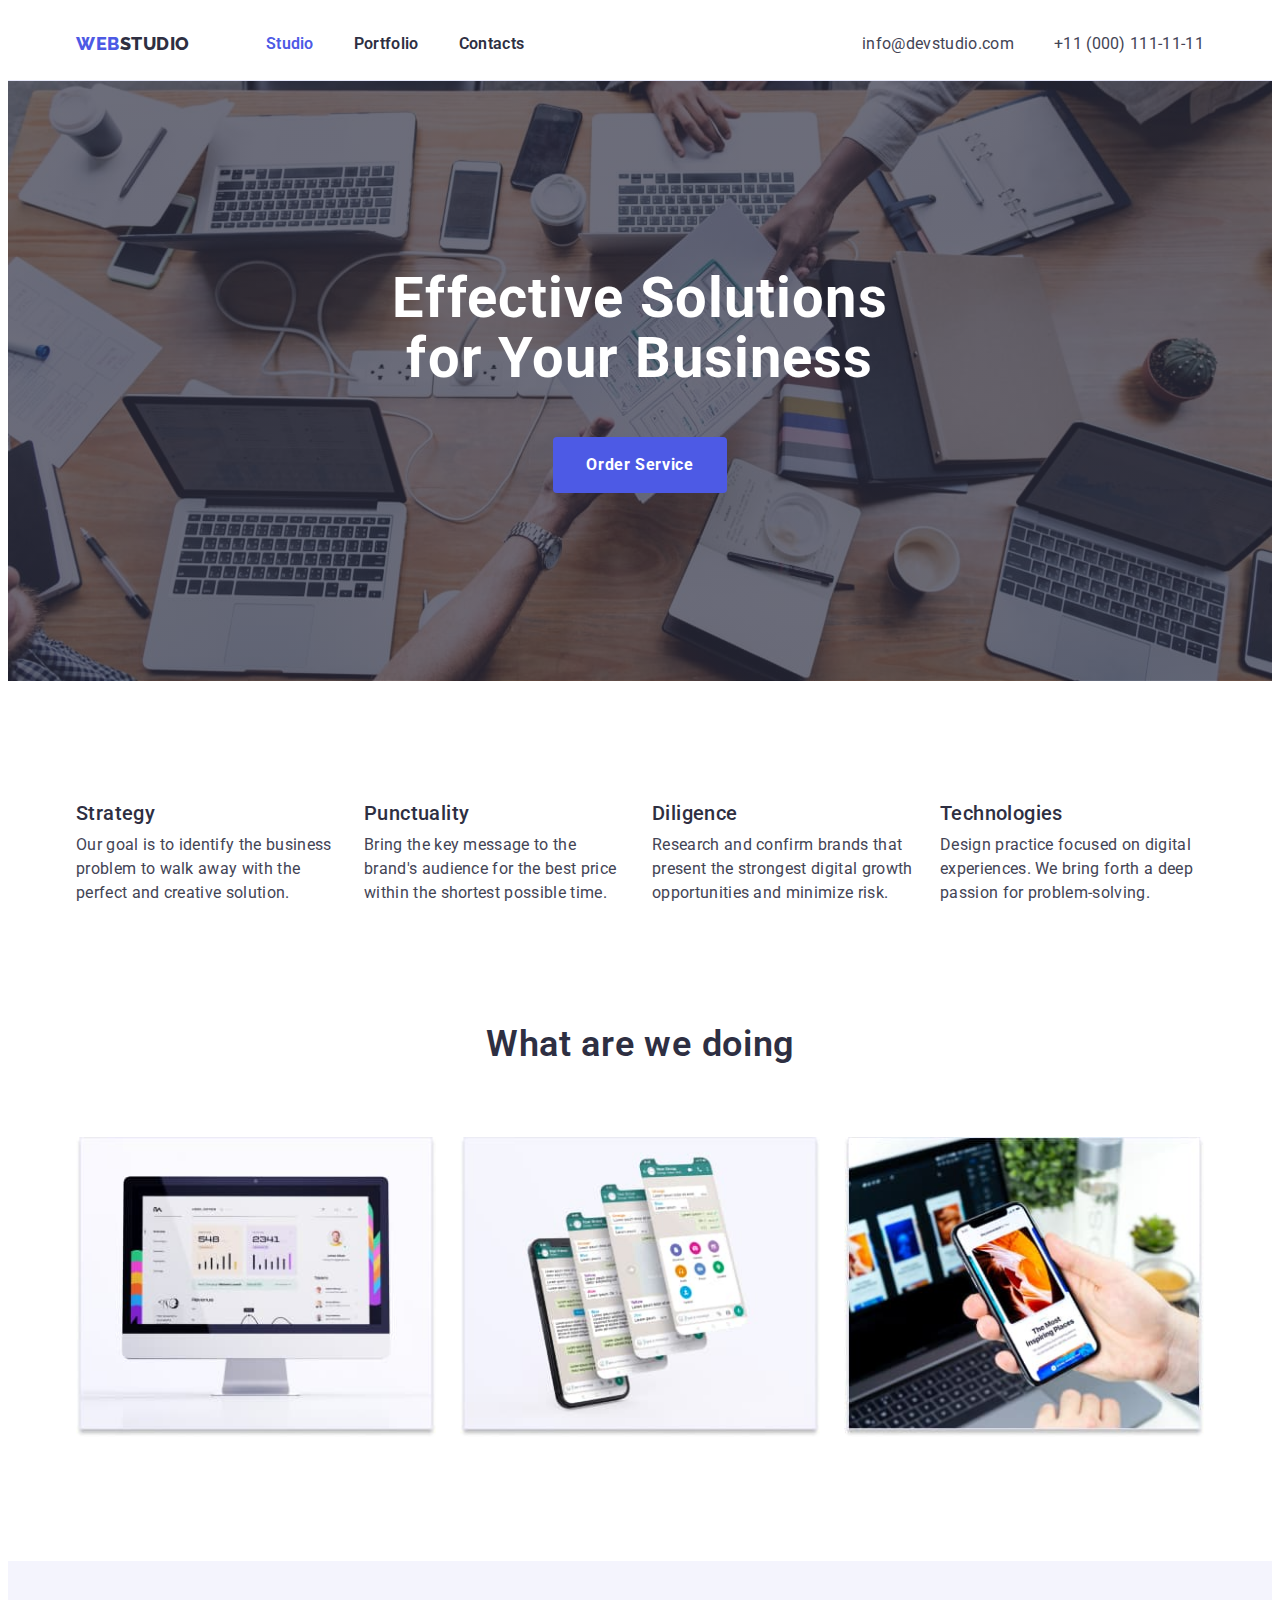
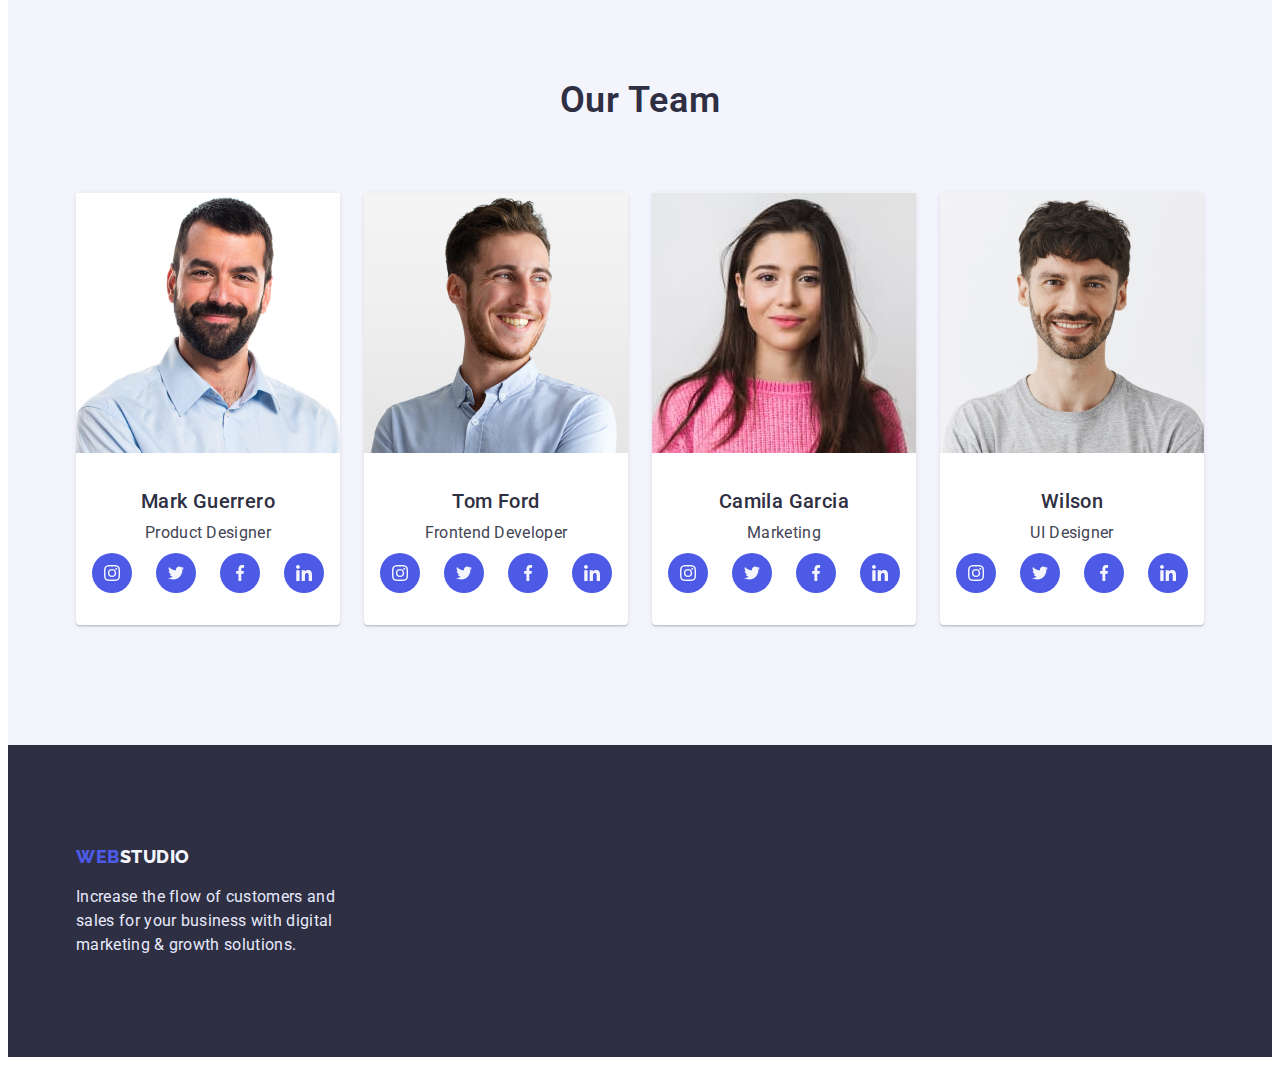
==== index.html @ faf4c5f3 "add icons" ====
<!DOCTYPE html>
<html lang="en">

<head>
  <meta charset="UTF-8">
  <meta http-equiv="X-UA-Compatible" content="IE=edge">
  <meta name="viewport" content="width=device-width, initial-scale=1.0">
  <title>WebStudio</title>
  <link rel="stylesheet" href="https://cdnjs.cloudflare.com/ajax/libs/modern-normalize/1.1.0/modern-normalize.min.css"
    integrity="sha512-wpPYUAdjBVSE4KJnH1VR1HeZfpl1ub8YT/NKx4PuQ5NmX2tKuGu6U/JRp5y+Y8XG2tV+wKQpNHVUX03MfMFn9Q=="
    crossorigin="anonymous" referrerpolicy="no-referrer">
  <link rel="preconnect" href="https://fonts.googleapis.com">
  <link rel="preconnect" href="https://fonts.gstatic.com" crossorigin>
  <link href="https://fonts.googleapis.com/css2?family=Raleway:wght@800&family=Roboto:wght@400;500;700;900&display=swap"
    rel="stylesheet">
  <link rel="stylesheet" href="./css/styles.css">
</head>

<body class="site-body">
  <header class="header">
    <div class="container header-nav">
      <nav class="navigation">
        <a class="header-link header-logo link" href="./index.html"><span class="first-leters">Web</span>Studio</a>
        <ul class="header-list list">
          <li class="item"><a class="header-link link current" href="./index.html">Studio</a></li>
          <li class="item"><a class="header-link link" href="./portfolio.html">Portfolio</a></li>
          <li class="item"><a class="header-link link" href="">Contacts</a></li>
        </ul>
      </nav>
      <ul class="contact list">
        <li><a class="header-tel link" href="mailto:info@devstudio.com">info@devstudio.com</a></li>
        <li><a class="header-email link" href="tel:+110001111111">+11 (000) 111-11-11</a></li>
      </ul>
    </div>
  </header>

  <main>
    <section class="hero">
      <div class="container">
        <h1 class="hero-title">Effective Solutions for Your Business</h1>
        <button type="button" class="hero-btn">Order Service</button>
      </div>
    </section>

    <section class="feature">
      <div class="container">
        <h2 class="visually-hidden">Feature</h2>
        <ul class="feature-list list">
          <li class="feature-item">
            <h3 class="feature-tile">Strategy</h3>
            <p class="feature-text">Our goal is to identify the business problem to walk away with the perfect and
              creative solution.</p>
          </li>
          <li class="feature-item">
            <h3 class="feature-tile">Punctuality</h3>
            <p class="feature-text">Bring the key message to the brand's audience for the best price within the shortest
              possible time.</p>
          </li>
          <li class="feature-item">
            <h3 class="feature-tile">Diligence</h3>
            <p class="feature-text">Research and confirm brands that present the strongest digital growth opportunities
              and minimize risk.</p>
          </li>
          <li class="feature-item">
            <h3 class="feature-tile">Technologies</h3>
            <p class="feature-text">Design practice focused on digital experiences. We bring forth a deep passion for
              problem-solving.</p>
          </li>
        </ul>
      </div>
    </section>

    <section class="work">
      <div class="container">
        <h2 class="work-title">What are we doing</h2>
        <ul class="work-list list">
          <li class="item"><img src="images/img.jpg" alt="Computer" width="360" height="300"></li>
          <li class="item"><img src="images/img2.jpg" alt="Phones" width="360" height="300"></li>
          <li class="item"><img src="images/img3.jpg" alt="Phone in hand" width="360" height="300"></li>
        </ul>
      </div>
    </section>

    <section class="team">
      <div class="container">
        <h2 class="team-title">Our Team</h2>
        <ul class="team-list list">
          <li class="team-item"><img src="./images/team-card1.jpg" class="team-image" alt="team-card1" width="264"
              height="260">
            <h3 class="team-name">Mark Guerrero</h3>
            <p class="team-text">Product Designer</p>
            <ul class="team-soc list">
              <li class="soc-item"><a href="" class="soc-link link">
                  <svg class="soc-icon" width="16" height="16">
                    <use href="./images/icons.svg#icon-instagram"></use>
                  </svg>
                </a></li>
              <li class="soc-item"><a href="" class="soc-link link">
                  <svg class="soc-icon" width="16" height="16">
                    <use href="./images/icons.svg#icon-twitter"></use>
                  </svg>
                </a></li>
              <li class="soc-item"><a href="" class="soc-link link">
                  <svg class="soc-icon" width="16" height="16">
                    <use href="./images/icons.svg#icon-facebook"></use>
                  </svg>
                </a></li>
              <li class="soc-item"><a href="" class="soc-link link">
                  <svg class="soc-icon" width="16" height="16">
                    <use href="./images/icons.svg#icon-linkedin"></use>
                  </svg>
                </a></li>
            </ul>
          </li>
          <li class="team-item"><img src="./images/team-card2.jpg" class="team-image" alt="team-card2" width="264"
              height="260">
            <h3 class="team-name">Tom Ford</h3>
            <p class="team-text">Frontend Developer</p>
            <ul class="team-soc list">
              <li class="soc-item"><a href="" class="soc-link link">
                  <svg class="soc-icon" width="16" height="16">
                    <use href="./images/icons.svg#icon-instagram"></use>
                  </svg>
                </a></li>
              <li class="soc-item"><a href="" class="soc-link link">
                  <svg class="soc-icon" width="16" height="16">
                    <use href="./images/icons.svg#icon-twitter"></use>
                  </svg>
                </a></li>
              <li class="soc-item"><a href="" class="soc-link link">
                  <svg class="soc-icon" width="16" height="16">
                    <use href="./images/icons.svg#icon-facebook"></use>
                  </svg>
                </a></li>
              <li class="soc-item"><a href="" class="soc-link link">
                  <svg class="soc-icon" width="16" height="16">
                    <use href="./images/icons.svg#icon-linkedin"></use>
                  </svg>
                </a></li>
            </ul>
          </li>
          <li class="team-item"><img src="./images/team-card3.jpg" class="team-image" alt="team-card3" width="264"
              height="260">
            <h3 class="team-name">Camila Garcia</h3>
            <p class="team-text">Marketing</p>
            <ul class="team-soc list">
              <li class="soc-item"><a href="" class="soc-link link">
                  <svg class="soc-icon" width="16" height="16">
                    <use href="./images/icons.svg#icon-instagram"></use>
                  </svg>
                </a></li>
              <li class="soc-item"><a href="" class="soc-link link">
                  <svg class="soc-icon" width="16" height="16">
                    <use href="./images/icons.svg#icon-twitter"></use>
                  </svg>
                </a></li>
              <li class="soc-item"><a href="" class="soc-link link">
                  <svg class="soc-icon" width="16" height="16">
                    <use href="./images/icons.svg#icon-facebook"></use>
                  </svg>
                </a></li>
              <li class="soc-item"><a href="" class="soc-link link">
                  <svg class="soc-icon" width="16" height="16">
                    <use href="./images/icons.svg#icon-linkedin"></use>
                  </svg>
                </a></li>
            </ul>
          </li>
          <li class="team-item"><img src="./images/team-card4.jpg" class="team-image" alt="team-card4" width="264"
              height="260">
            <h3 class="team-name">Wilson</h3>
            <p class="team-text">UI Designer</p>
            <ul class="team-soc list">
              <li class="soc-item"><a href="" class="soc-link link">
                  <svg class="soc-icon" width="16" height="16">
                    <use href="./images/icons.svg#icon-instagram"></use>
                  </svg>
                </a></li>
              <li class="soc-item"><a href="" class="soc-link link">
                  <svg class="soc-icon" width="16" height="16">
                    <use href="./images/icons.svg#icon-twitter"></use>
                  </svg>
                </a></li>
              <li class="soc-item"><a href="" class="soc-link link">
                  <svg class="soc-icon" width="16" height="16">
                    <use href="./images/icons.svg#icon-facebook"></use>
                  </svg>
                </a></li>
              <li class="soc-item"><a href="" class="soc-link link">
                  <svg class="soc-icon" width="16" height="16">
                    <use href="./images/icons.svg#icon-linkedin"></use>
                  </svg>
                </a></li>
            </ul>
          </li>
        </ul>
      </div>
    </section>
  </main>

  <footer class="footer">
    <div class="container">
      <a href="./index.html" class="footer-logo link"><span class="first-leters">Web</span>Studio</a>
      <p class="footer-text">
        Increase the flow of customers and sales for your business with digital marketing & growth solutions.
      </p>
    </div>
  </footer>

</body>

</html>
---- css/styles.css ----
*,
*::before,
*::after {
  box-sizing: border-box;
}

:root {
  --first-color: #2e2f42;
  --second-color: #ffffff;
  --brand-color: #4d5ae5;
  --text-color: #434455;
  --lith-color: #f4f4fd;
  --acent-color: #e7e9fc;
  --click-color: #404bbf;
}

h1,
h2,
h3,
h4,
h5,
h6,
p {
  margin: 0;
}
ul {
  margin: 0;
  padding-left: 0;
}

.site-body {
  font-family: "Roboto", sans-serif;
  background-color: var(--second-color);
}

.container {
  width: 1158px;
  height: auto;
  padding: 0 15px;
  margin: 0 auto;
}

.visually-hidden {
  position: absolute;
  width: 1px;
  height: 1px;
  margin: -1px;
  border: 0;
  padding: 0;
  white-space: nowrap;
  clip-path: inset(100%);
  clip: rect(0, 0, 0, 0);
  overflow: hidden;
}

.list {
  margin: 0;
  list-style: none;
}

.link {
  text-decoration: none;
  display: inline-block;
}

.header {
  border-bottom: 1px solid var(--acent-color);
}

.header-nav {
  display: flex;
}

.navigation {
  display: flex;
}

.header > .container {
  display: flex;
  height: auto;
}

.header-list {
  display: flex;
  align-items: center;
  gap: 40px;
  width: auto;
  height: auto;
  margin-left: 0;
}

.header-link {
  font-weight: 600;
  font-size: 16px;
  line-height: 1.5;
  letter-spacing: 0.02em;
  color: var(--first-color);
  display: block;
  padding-top: 24px;
  padding-bottom: 24px;
}

.header-link:hover,
.header-link:focus,
.header-tel:hover,
.header-tel:focus,
.header-email:hover,
.header-email:focus {
  color: var(--brand-color);
}
.current {
  color: var(--brand-color);
}

.header-logo {
  font-family: "Raleway", sans-serif;
  font-weight: 800;
  font-size: 18px;
  line-height: 1.33;
  letter-spacing: 0.03em;
  text-transform: uppercase;
  color: var(--first-color);
  width: auto;
  height: auto;
  margin-right: 76px;
}

.contact {
  display: flex;
  align-items: center;
  margin-left: auto;
  gap: 40px;
}

.first-leters {
  color: var(--brand-color);
}

.header-tel,
.header-email {
  font-weight: 400;
  font-size: 16px;
  line-height: 1.5;
  letter-spacing: 0.02em;
  color: var(--text-color);
  padding-bottom: 24px;
  padding-top: 24px;
}

.hero {
  background: var(--first-color);
  background-image: linear-gradient(
      rgba(46, 47, 66, 0.7),
      rgba(46, 47, 66, 0.7)
    ),
    url(../images/people-office.jpg);
  background-repeat: no-repeat;
  background-position: center;
  background-size: cover;

  text-align: center;
  padding-top: 188px;
  padding-bottom: 188px;
}

.hero-title {
  width: 496px;
  margin-right: auto;
  margin-left: auto;
  margin-bottom: 48px;
  font-weight: 700;
  font-size: 56px;
  line-height: 1.07;
  text-align: center;
  letter-spacing: 0.02em;
  color: var(--second-color);
  height: auto;
}

.hero-btn {
  font-family: inherit;
  font-weight: 700;
  font-size: 16px;
  line-height: 1.19;
  align-items: center;
  letter-spacing: 0.04em;
  color: var(--second-color);
  background: var(--brand-color);
  cursor: pointer;

  padding: 16px 32px;
  min-width: 169px;
  min-height: 56px;
  border-radius: 4px;
  border: 1px solid transparent;
}

.hero-btn:hover,
.hero-btn:focus {
  background-color: var(--click-color);
}

.work {
  padding-bottom: 120px;
}
.team {
  padding: 120px 0;
}

.feature {
  padding: 120px 0;
}

.feature-list {
  display: flex;
  justify-content: space-between;
}

.feature-item {
  width: 264px;
}

.feature-tile {
  font-weight: 500;
  font-size: 20px;
  line-height: 1.2;
  letter-spacing: 0.02em;
  color: var(--first-color);
  margin-bottom: 8px;
}

.feature-text {
  width: 264px;
  font-size: 16px;
  line-height: 1.5;
  letter-spacing: 0.02em;
  color: var(--text-color);
}

.work-list {
  display: flex;
  gap: 24px;
}

.work-title {
  font-weight: 600;
  font-size: 36px;
  line-height: 1.11;
  text-align: center;
  letter-spacing: 0.02em;
  color: var(--first-color);
  margin-bottom: 72px;
}

.team {
  background: var(--lith-color);
}

.team-title {
  font-weight: 600;
  font-size: 36px;
  line-height: 1.11;
  text-align: center;
  letter-spacing: 0.02em;
  color: var(--first-color);
  margin-bottom: 72px;
}

.team-list {
  display: flex;
  justify-content: center;
  align-items: center;
  gap: 24px;
  border-radius: 4px;
}

.team-item {
  background: var(--second-color);
  border-radius: 4px;
  box-shadow: 0px 1px 6px rgba(46, 47, 66, 0.08),
    0px 1px 1px rgba(46, 47, 66, 0.16), 0px 2px 1px rgba(46, 47, 66, 0.08);
}

.team-image {
  margin-bottom: 32px;
}

.team-name {
  font-weight: 500;
  font-size: 20px;
  line-height: 1.2;
  text-align: center;
  letter-spacing: 0.02em;
  color: var(--first-color);
  margin-bottom: 8px;
}

.team-text {
  font-size: 16px;
  line-height: 1.5;
  text-align: center;
  letter-spacing: 0.02em;
  color: var(--text-color);
  margin-bottom: 8px;
  /* padding-bottom: 32px; */
}

.team-soc {
  display: flex;
  justify-content: center;
  gap: 24px;
  margin-bottom: 32px;
}

.soc-item {
  width: 40px;
  height: 40px;
}
.soc-link {
  width: 100%;
  height: 100%;
  background-color: var(--brand-color);
  border-radius: 50%;
  display: flex;
  align-items: center;
  justify-content: center;
}

.portfolio {
  padding-top: 96px;
  padding-bottom: 120px;
}

.filter-list {
  display: flex;
  flex-direction: row;
  justify-content: center;
  gap: 24px;
  margin-bottom: 72px;
}

.btn {
  padding: 12px 24px;
  border-radius: 4px;

  font-family: inherit;
  font-weight: 600;
  font-size: 16px;
  line-height: 1.5;
  color: var(--brand-color);
  background: var(--lith-color);
  border: 1px solid var(--acent-color);
  cursor: pointer;
}

.btn:hover,
.btn:focus {
  color: var(--second-color);
  background: var(--click-color);
}

.portfolio-list {
  display: flex;
  flex-wrap: wrap;
  justify-content: space-between;
}

.portfolio-item {
  width: 360px;
  border: 1px solid var(--acent-color);
  margin-bottom: 48px;
  box-shadow: 0px 1px 6px rgba(46, 47, 66, 0.08);
}

.portfolio-item:nth-child(n + 7) {
  margin-bottom: 0;
}

.portfolio-picture {
  margin-bottom: 32px;
}

.portfolio-title {
  font-weight: 500;
  font-size: 20px;
  line-height: 1.2;
  letter-spacing: 0.02em;
  color: var(--first-color);
  margin-bottom: 8px;
  padding-left: 16px;
}

.portfolio-text {
  font-size: 16px;
  line-height: 1.5;
  letter-spacing: 0.02em;
  color: var(--text-color);
  padding-bottom: 32px;
  padding-left: 16px;
}

.footer {
  background: var(--first-color);
  padding-top: 100px;
  padding-bottom: 100px;
}

.footer-logo {
  font-family: "Raleway", sans-serif;
  font-weight: 800;
  font-size: 18px;
  line-height: 1.33;
  letter-spacing: 0.03em;
  text-transform: uppercase;
  color: var(--lith-color);
  width: auto;
  height: auto;
  margin: 0px 0px 16px 0;
}

.footer-text {
  width: 264px;
  font-size: 16px;
  line-height: 1.5;
  letter-spacing: 0.02em;
  color: var(--acent-color);
}
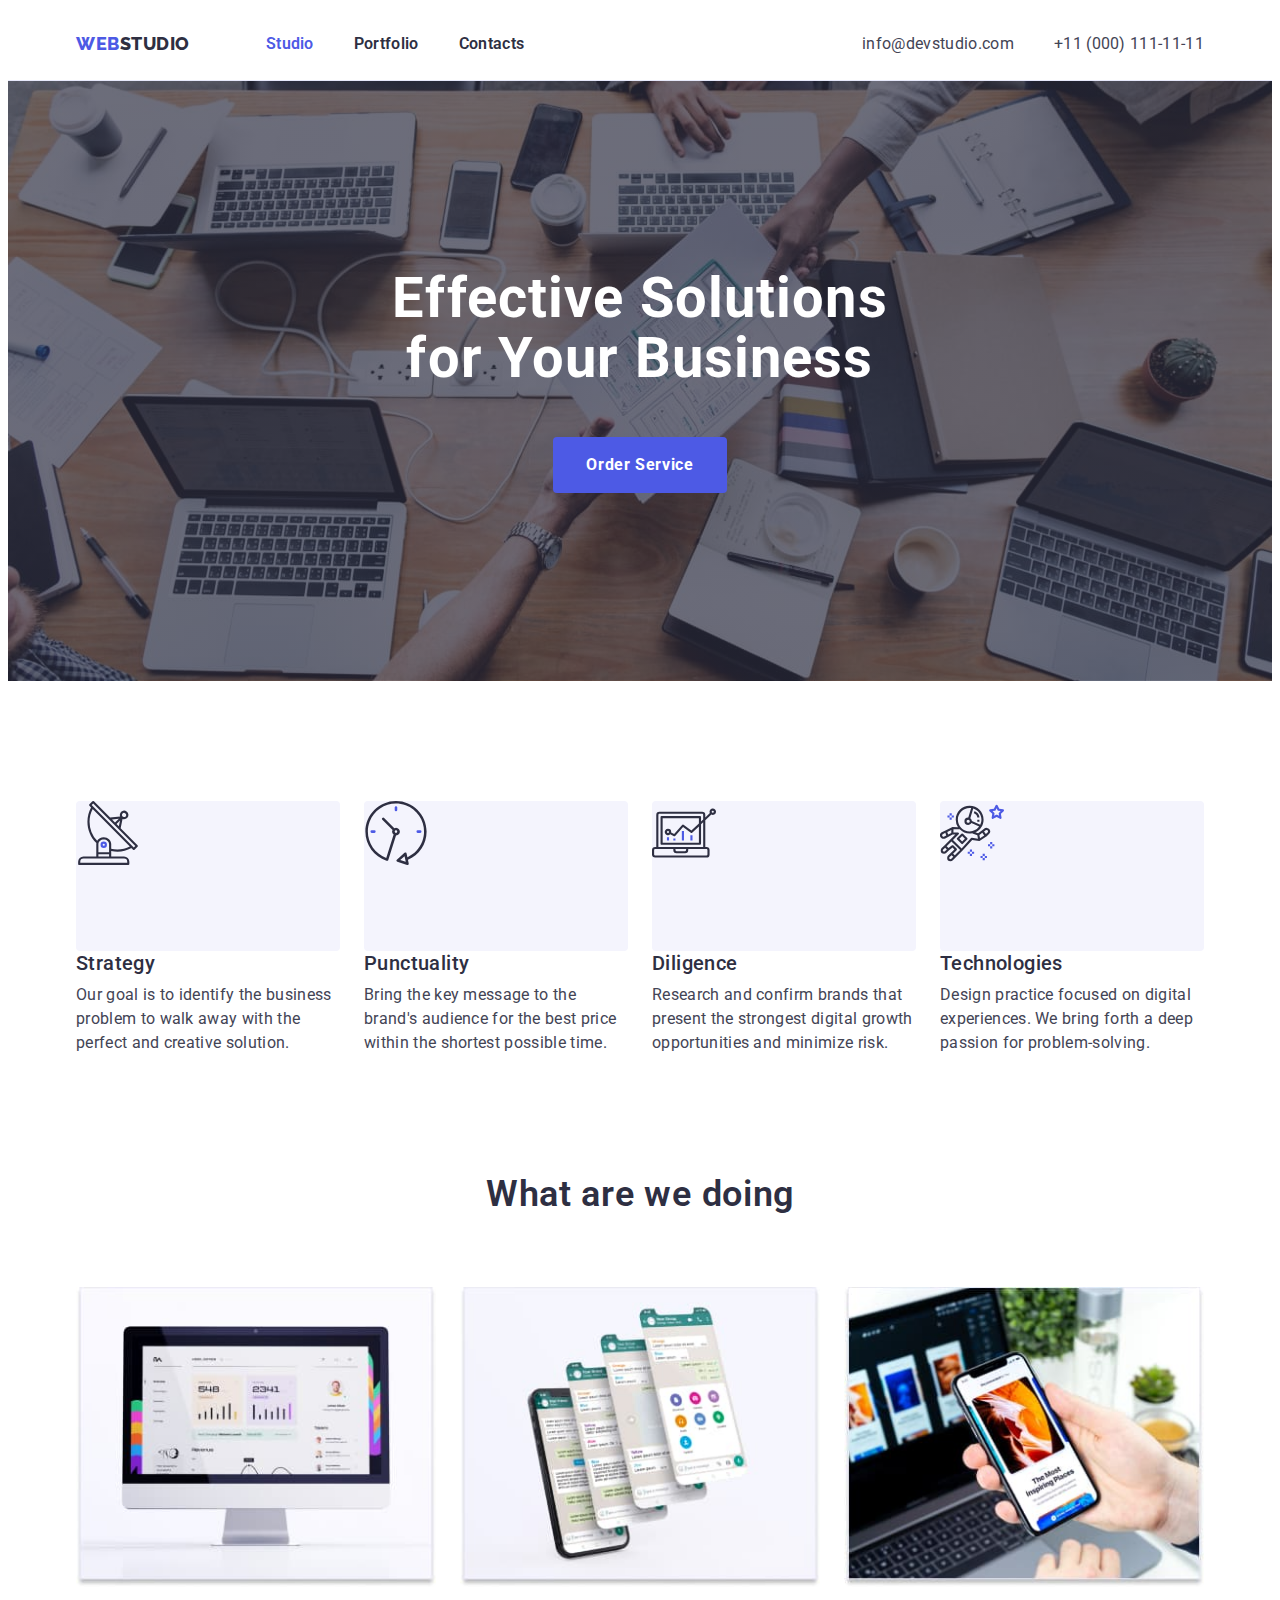
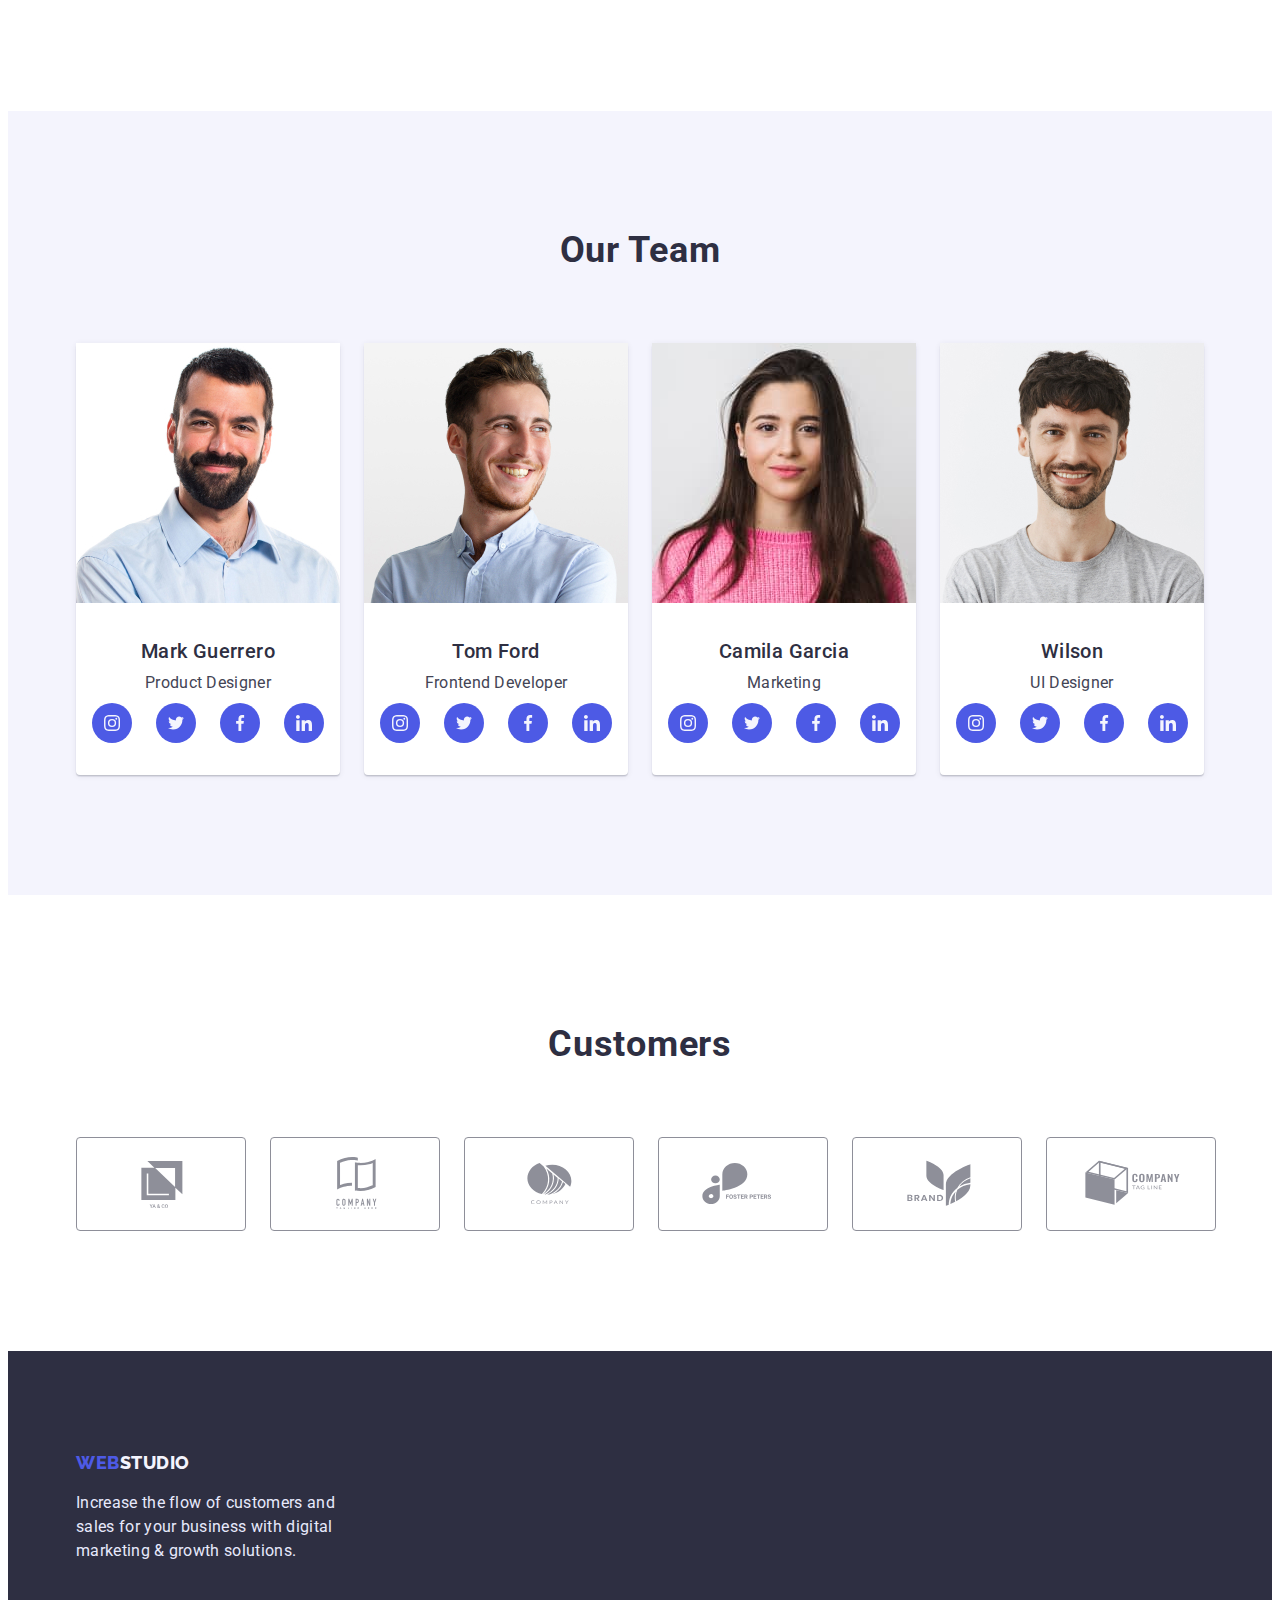
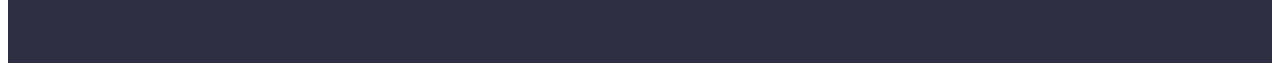
==== commit d7bf25cb: "add icon" ====
--- a/index.html
+++ b/index.html
@@ -47,21 +47,45 @@
         <h2 class="visually-hidden">Feature</h2>
         <ul class="feature-list list">
           <li class="feature-item">
+            <a href="" class="future-link link">
+              <svg class="future-icon">
+                <use href="./images/icons.svg#icon-antenna" width="64" height="64">
+                </use>
+              </svg>
+            </a>
             <h3 class="feature-tile">Strategy</h3>
             <p class="feature-text">Our goal is to identify the business problem to walk away with the perfect and
               creative solution.</p>
           </li>
           <li class="feature-item">
+            <a href="" class="future-link link">
+              <svg class="future-icon">
+                <use href="./images/icons.svg#icon-clock" width="64" height="64">
+                </use>
+              </svg>
+            </a>
             <h3 class="feature-tile">Punctuality</h3>
             <p class="feature-text">Bring the key message to the brand's audience for the best price within the shortest
               possible time.</p>
           </li>
           <li class="feature-item">
+            <a href="" class="future-link link">
+              <svg class="future-icon">
+                <use href="./images/icons.svg#icon-diagram" width="64" height="64">
+                </use>
+              </svg>
+            </a>
             <h3 class="feature-tile">Diligence</h3>
             <p class="feature-text">Research and confirm brands that present the strongest digital growth opportunities
               and minimize risk.</p>
           </li>
           <li class="feature-item">
+            <a href="" class="future-link link">
+              <svg class="future-icon">
+                <use href="./images/icons.svg#icon-astronaut" width="64" height="64">
+                </use>
+              </svg>
+            </a>
             <h3 class="feature-tile">Technologies</h3>
             <p class="feature-text">Design practice focused on digital experiences. We bring forth a deep passion for
               problem-solving.</p>
@@ -193,6 +217,43 @@
                 </a></li>
             </ul>
           </li>
+        </ul>
+      </div>
+    </section>
+    <section class="customers">
+      <div class="container">
+        <h2 class="customers-title">Customers</h2>
+        <ul class="customers-list list">
+          <li class="customers-item"><a href="" class="customers-link link">
+              <svg class="company-icom" width="104" height="56">
+                <use href="./images/icons.svg#icon-logo-1">
+              </svg>
+            </a></li>
+          <li class="customers-item"><a href="" class="customers-link link">
+              <svg class="company-icom" width="104" height="56">
+                <use href="./images/icons.svg#icon-logo-2">
+              </svg>
+            </a></li>
+          <li class="customers-item"><a href="" class="customers-link link">
+              <svg class="company-icom" width="104" height="56">
+                <use href="./images/icons.svg#icon-logo-3">
+              </svg>
+            </a></li>
+          <li class="customers-item"><a href="" class="customers-link link">
+              <svg class="company-icom" width="104" height="56">
+                <use href="./images/icons.svg#icon-logo-4">
+              </svg>
+            </a></li>
+          <li class="customers-item"><a href="" class="customers-link link">
+              <svg class="company-icom" width="104" height="56">
+                <use href="./images/icons.svg#icon-logo-5">
+              </svg>
+            </a></li>
+          <li class="customers-item"><a href="" class="customers-link link">
+              <svg class="company-icom" width="104" height="56">
+                <use href="./images/icons.svg#icon-logo-6">
+              </svg>
+            </a></li>
         </ul>
       </div>
     </section>
--- a/css/styles.css
+++ b/css/styles.css
@@ -211,6 +211,14 @@
   padding: 120px 0;
 }
 
+.future-link {
+  background: var(--lith-color);
+  border-radius: 4px;
+  display: flex;
+  align-items: center;
+  justify-content: center;
+}
+
 .feature-list {
   display: flex;
   justify-content: space-between;
@@ -218,6 +226,9 @@
 
 .feature-item {
   width: 264px;
+}
+
+.future-icon {
 }
 
 .feature-tile {
@@ -257,7 +268,7 @@
 }
 
 .team-title {
-  font-weight: 600;
+  font-weight: 700;
   font-size: 36px;
   line-height: 1.11;
   text-align: center;
@@ -324,6 +335,40 @@
   display: flex;
   align-items: center;
   justify-content: center;
+}
+
+.customers {
+}
+
+.customers-title {
+  font-weight: 700;
+  font-size: 36px;
+  line-height: 1.11;
+  text-align: center;
+  letter-spacing: 0.02em;
+  color: var(--first-color);
+  padding-top: 130px;
+  margin-bottom: 72px;
+}
+.customers-list {
+  display: flex;
+  justify-content: space-between;
+  align-items: center;
+  gap: 24px;
+  margin-bottom: 120px;
+}
+
+.customers-item {
+  padding: 16px 32px;
+  border: 1px solid #8e8f99;
+  border-radius: 4px;
+}
+.customers-link {
+  width: 100%;
+  height: 100%;
+}
+
+.company-icom {
 }
 
 .portfolio {
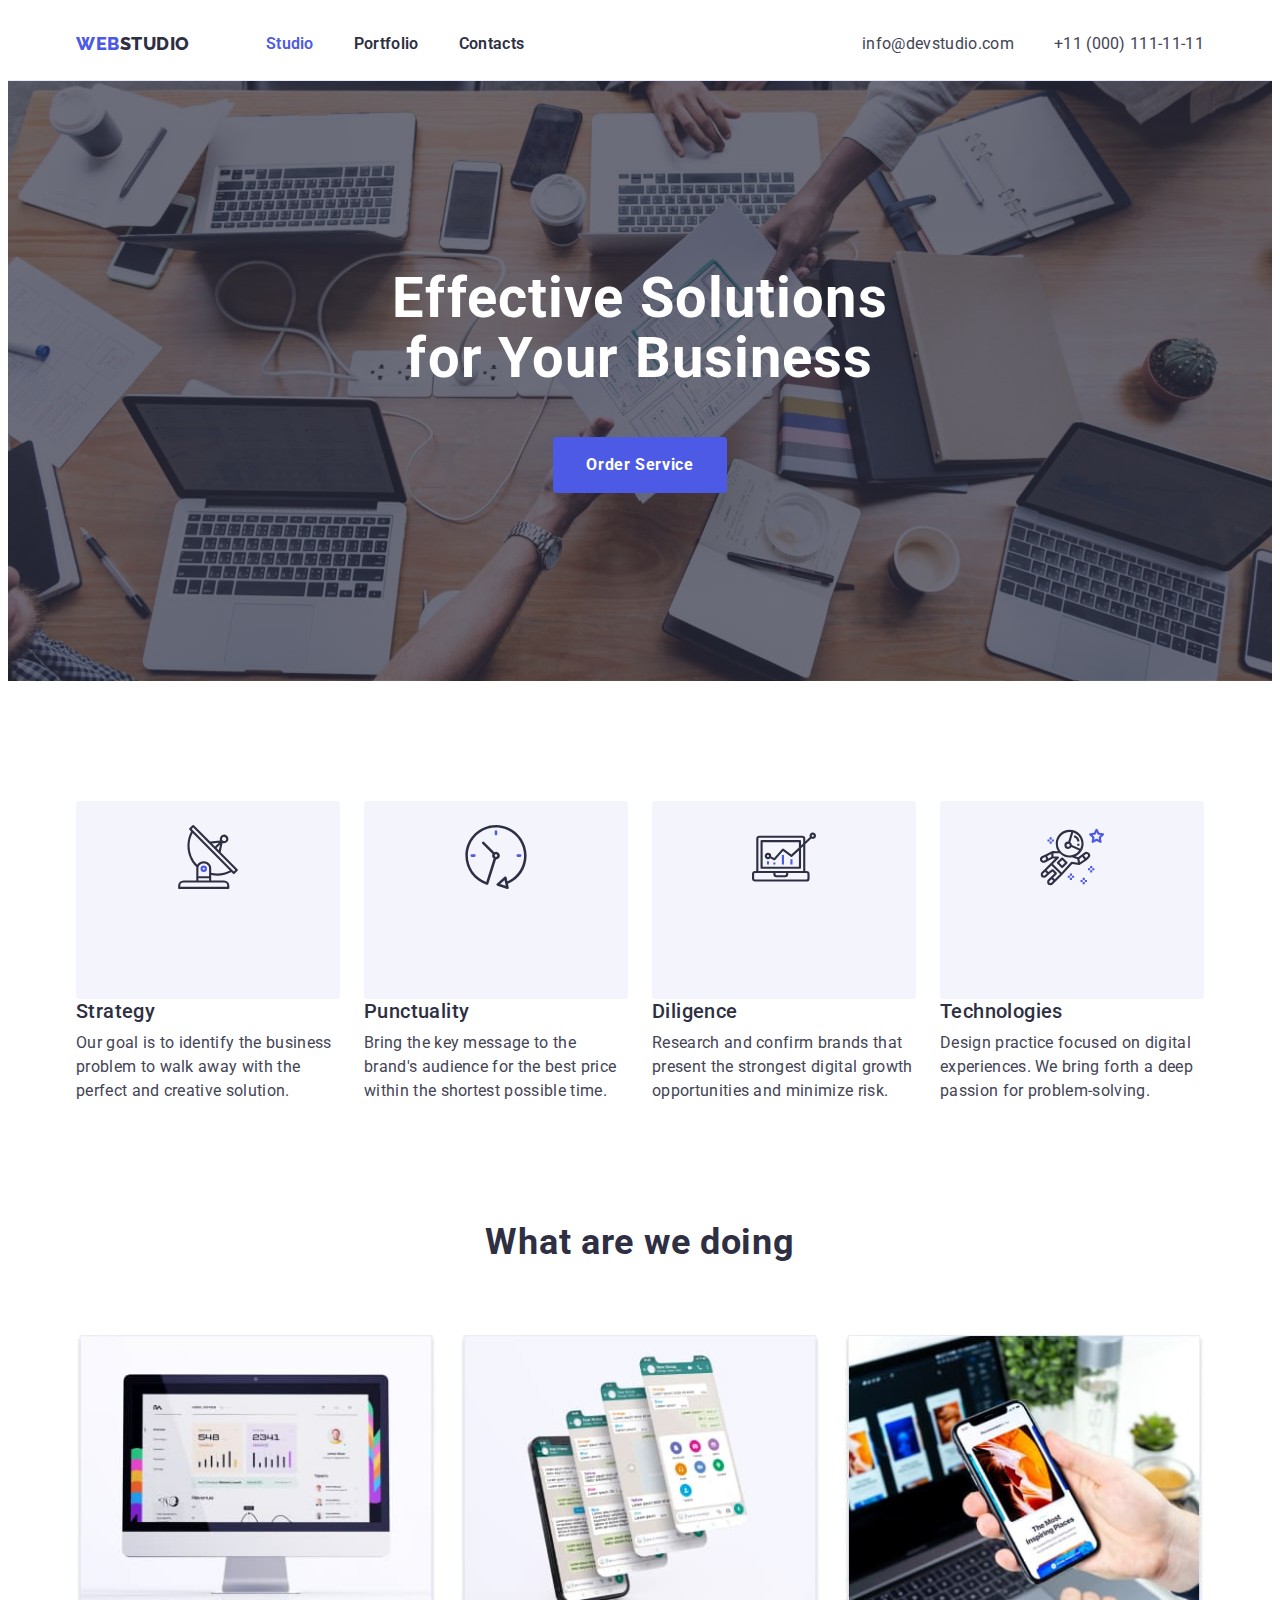
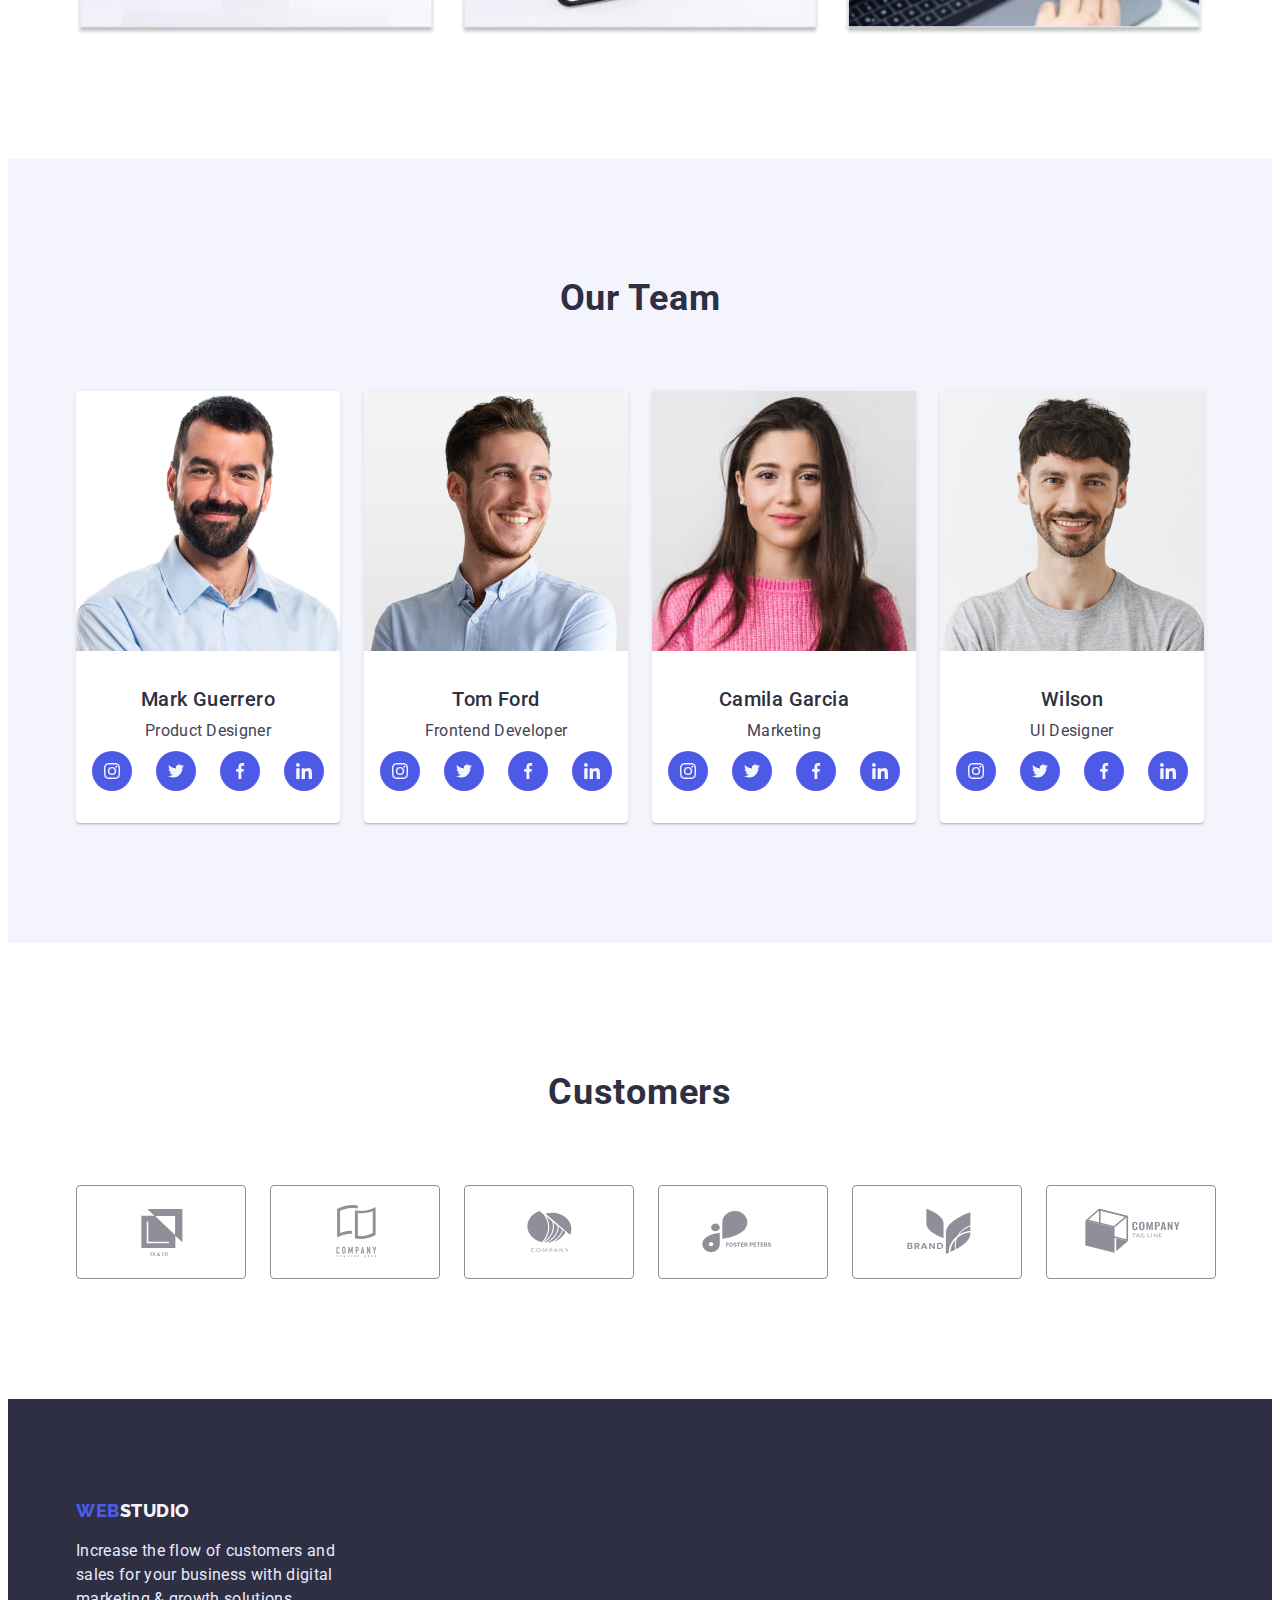
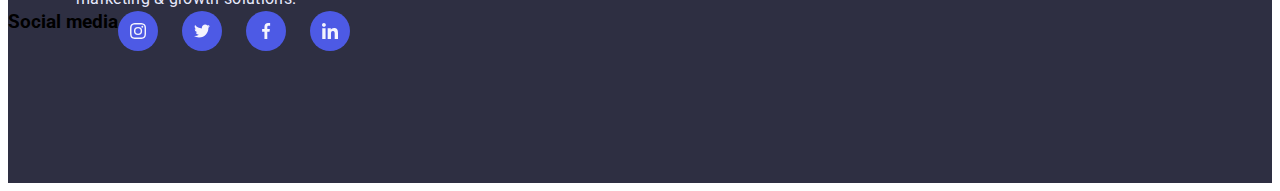
==== commit 1f8d2683: "error section future" ====
--- a/index.html
+++ b/index.html
@@ -266,6 +266,33 @@
         Increase the flow of customers and sales for your business with digital marketing & growth solutions.
       </p>
     </div>
+
+    <div class="media">
+      <h3>Social media</h3>
+      <ul class="team-soc list">
+        <li class="soc-item"><a href="" class="soc-link link">
+            <svg class="soc-icon" width="16" height="16">
+              <use href="./images/icons.svg#icon-instagram"></use>
+            </svg>
+          </a></li>
+        <li class="soc-item"><a href="" class="soc-link link">
+            <svg class="soc-icon" width="16" height="16">
+              <use href="./images/icons.svg#icon-twitter"></use>
+            </svg>
+          </a></li>
+        <li class="soc-item"><a href="" class="soc-link link">
+            <svg class="soc-icon" width="16" height="16">
+              <use href="./images/icons.svg#icon-facebook"></use>
+            </svg>
+          </a></li>
+        <li class="soc-item"><a href="" class="soc-link link">
+            <svg class="soc-icon" width="16" height="16">
+              <use href="./images/icons.svg#icon-linkedin"></use>
+            </svg>
+          </a></li>
+      </ul>
+
+    </div>
   </footer>
 
 </body>
--- a/css/styles.css
+++ b/css/styles.css
@@ -226,9 +226,11 @@
 
 .feature-item {
   width: 264px;
+
 }
 
 .future-icon {
+  padding: 24px 100px;
 }
 
 .feature-tile {
@@ -254,7 +256,7 @@
 }
 
 .work-title {
-  font-weight: 600;
+  font-weight: 700;
   font-size: 36px;
   line-height: 1.11;
   text-align: center;
@@ -470,3 +472,7 @@
   letter-spacing: 0.02em;
   color: var(--acent-color);
 }
+
+.media {
+  display: flex;
+}
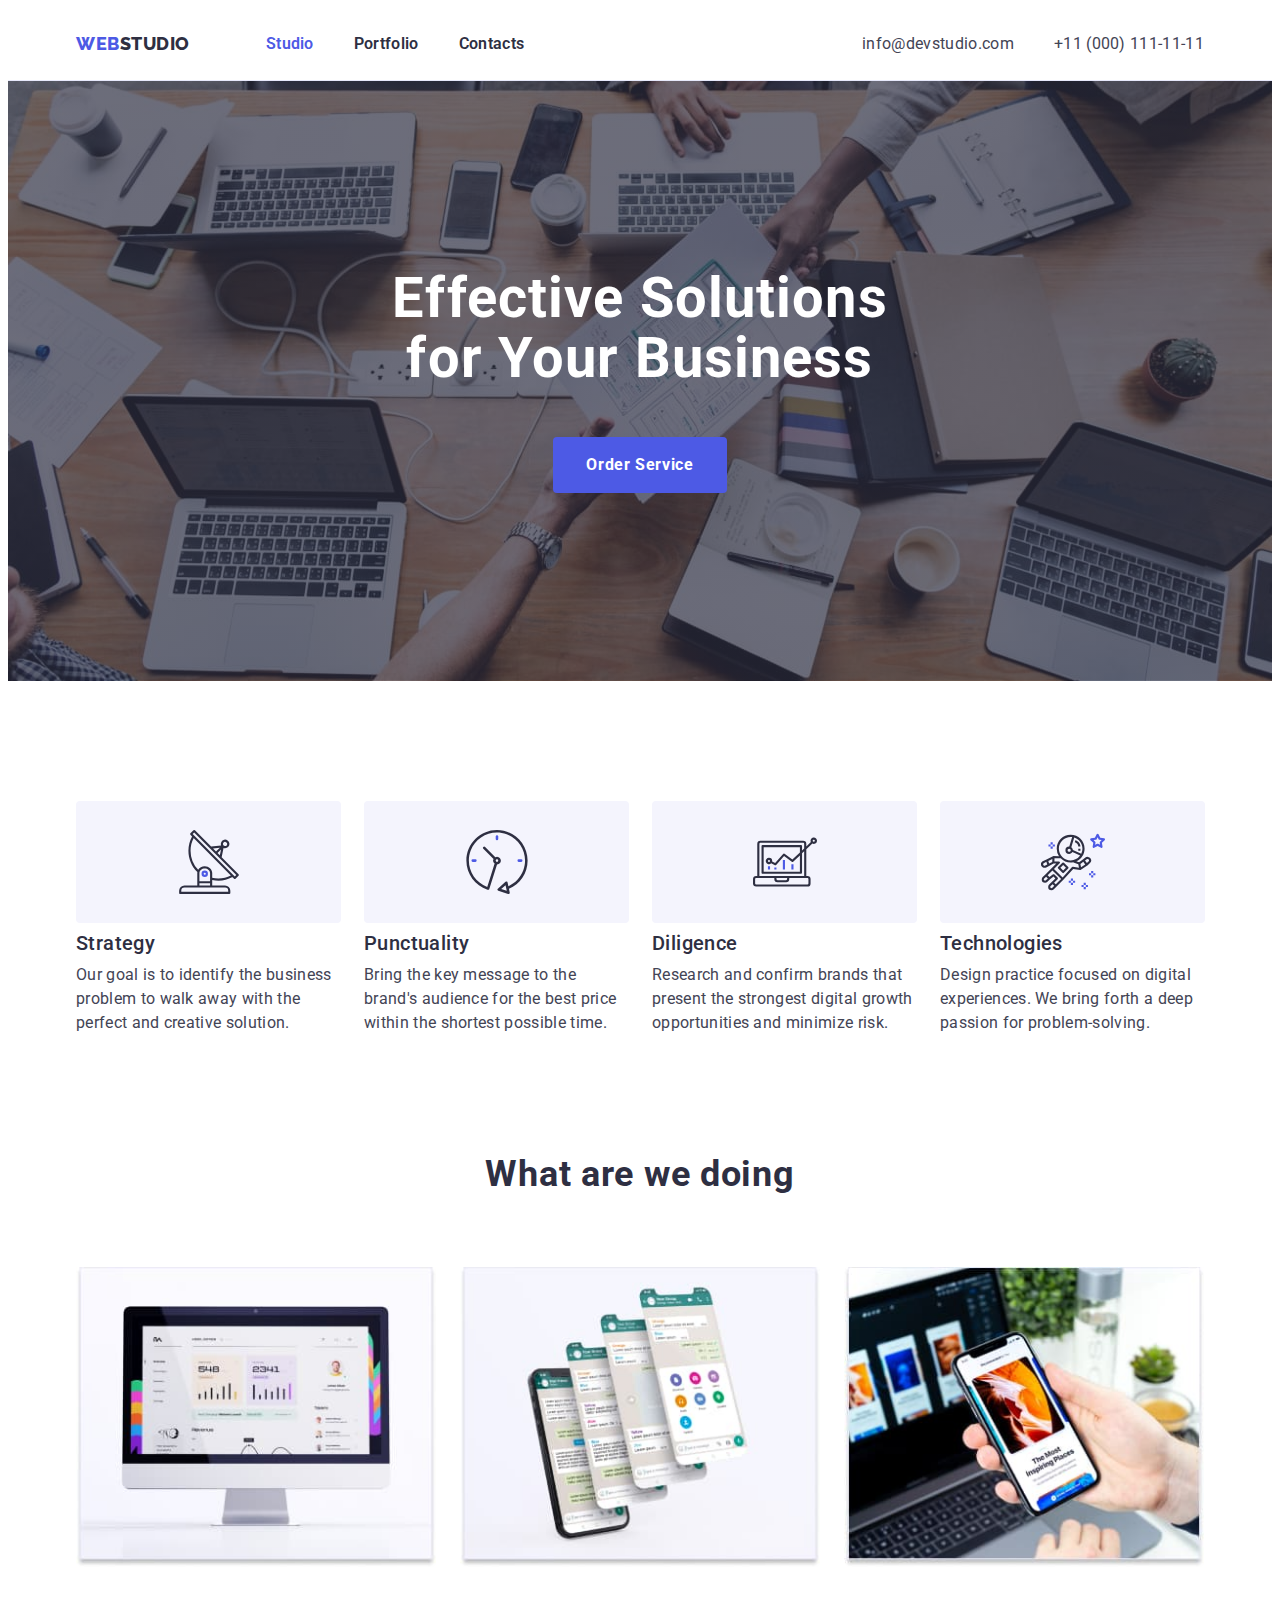
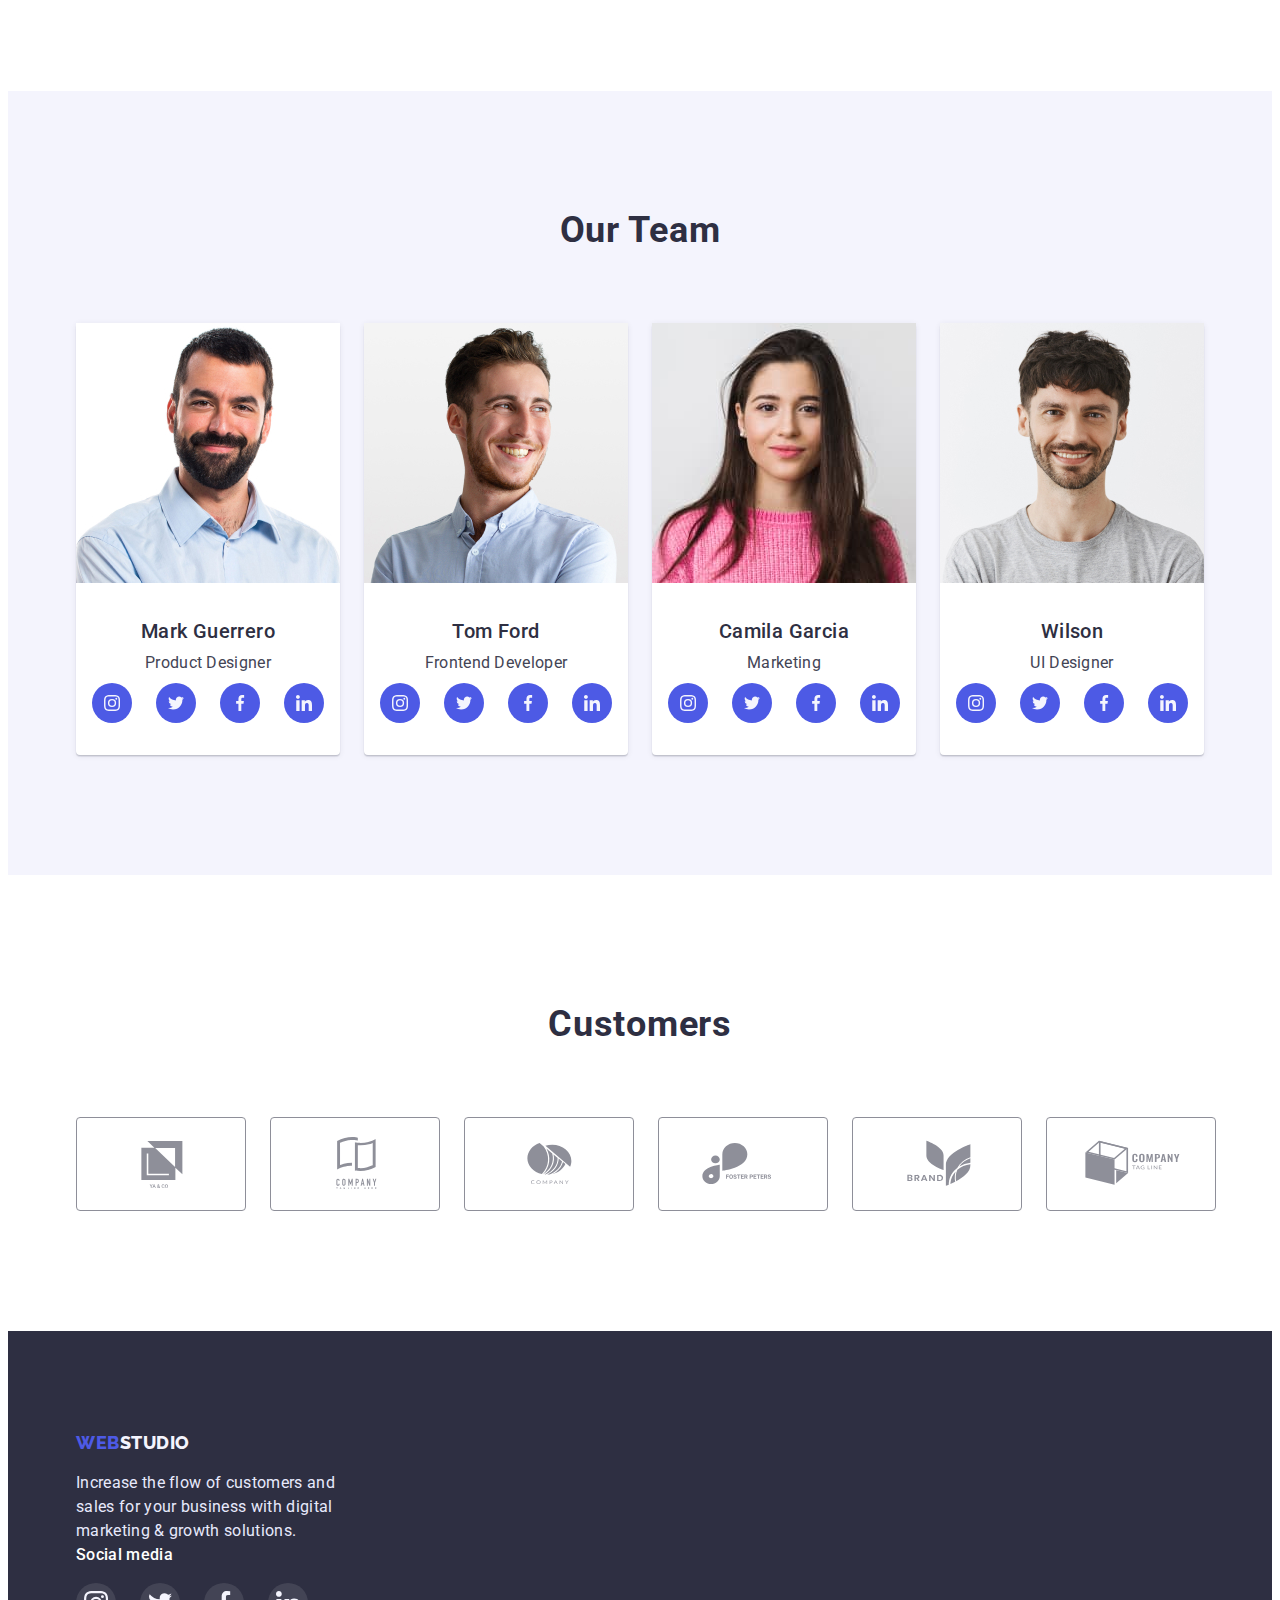
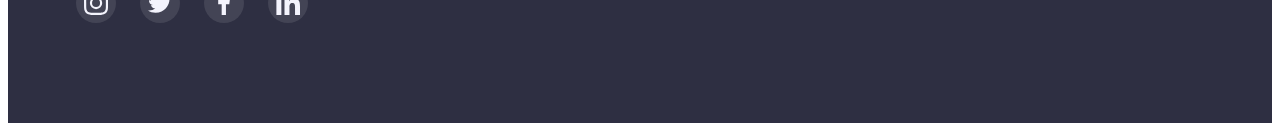
==== commit 8e30f1fb: "footer" ====
--- a/index.html
+++ b/index.html
@@ -47,45 +47,45 @@
         <h2 class="visually-hidden">Feature</h2>
         <ul class="feature-list list">
           <li class="feature-item">
-            <a href="" class="future-link link">
-              <svg class="future-icon">
-                <use href="./images/icons.svg#icon-antenna" width="64" height="64">
+            <div class="future-block">
+              <svg class="future-icon" width="64" height="64">
+                <use href="./images/icons.svg#icon-antenna">
                 </use>
               </svg>
-            </a>
+            </div>
             <h3 class="feature-tile">Strategy</h3>
             <p class="feature-text">Our goal is to identify the business problem to walk away with the perfect and
               creative solution.</p>
           </li>
           <li class="feature-item">
-            <a href="" class="future-link link">
-              <svg class="future-icon">
-                <use href="./images/icons.svg#icon-clock" width="64" height="64">
+            <div class="future-block">
+              <svg class="future-icon" width="64" height="64">
+                <use href="./images/icons.svg#icon-clock">
                 </use>
               </svg>
-            </a>
+            </div>
             <h3 class="feature-tile">Punctuality</h3>
             <p class="feature-text">Bring the key message to the brand's audience for the best price within the shortest
               possible time.</p>
           </li>
           <li class="feature-item">
-            <a href="" class="future-link link">
-              <svg class="future-icon">
-                <use href="./images/icons.svg#icon-diagram" width="64" height="64">
+            <div class="future-block">
+              <svg class="future-icon" width="64" height="64">
+                <use href="./images/icons.svg#icon-diagram">
                 </use>
               </svg>
-            </a>
+            </div>
             <h3 class="feature-tile">Diligence</h3>
             <p class="feature-text">Research and confirm brands that present the strongest digital growth opportunities
               and minimize risk.</p>
           </li>
           <li class="feature-item">
-            <a href="" class="future-link link">
-              <svg class="future-icon">
-                <use href="./images/icons.svg#icon-astronaut" width="64" height="64">
+            <div class="future-block">
+              <svg class="future-icon" width="64" height="64">
+                <use href="./images/icons.svg#icon-astronaut">
                 </use>
               </svg>
-            </a>
+            </div>
             <h3 class="feature-tile">Technologies</h3>
             <p class="feature-text">Design practice focused on digital experiences. We bring forth a deep passion for
               problem-solving.</p>
@@ -226,32 +226,32 @@
         <ul class="customers-list list">
           <li class="customers-item"><a href="" class="customers-link link">
               <svg class="company-icom" width="104" height="56">
-                <use href="./images/icons.svg#icon-logo-1">
-              </svg>
-            </a></li>
-          <li class="customers-item"><a href="" class="customers-link link">
-              <svg class="company-icom" width="104" height="56">
-                <use href="./images/icons.svg#icon-logo-2">
-              </svg>
-            </a></li>
-          <li class="customers-item"><a href="" class="customers-link link">
-              <svg class="company-icom" width="104" height="56">
-                <use href="./images/icons.svg#icon-logo-3">
-              </svg>
-            </a></li>
-          <li class="customers-item"><a href="" class="customers-link link">
-              <svg class="company-icom" width="104" height="56">
-                <use href="./images/icons.svg#icon-logo-4">
-              </svg>
-            </a></li>
-          <li class="customers-item"><a href="" class="customers-link link">
-              <svg class="company-icom" width="104" height="56">
-                <use href="./images/icons.svg#icon-logo-5">
-              </svg>
-            </a></li>
-          <li class="customers-item"><a href="" class="customers-link link">
-              <svg class="company-icom" width="104" height="56">
-                <use href="./images/icons.svg#icon-logo-6">
+                <use href="./images/icons.svg#icon-logo-1"></use>
+              </svg>
+            </a></li>
+          <li class="customers-item"><a href="" class="customers-link link">
+              <svg class="company-icom" width="104" height="56">
+                <use href="./images/icons.svg#icon-logo-2"></use>
+              </svg>
+            </a></li>
+          <li class="customers-item"><a href="" class="customers-link link">
+              <svg class="company-icom" width="104" height="56">
+                <use href="./images/icons.svg#icon-logo-3"></use>
+              </svg>
+            </a></li>
+          <li class="customers-item"><a href="" class="customers-link link">
+              <svg class="company-icom" width="104" height="56">
+                <use href="./images/icons.svg#icon-logo-4"></use>
+              </svg>
+            </a></li>
+          <li class="customers-item"><a href="" class="customers-link link">
+              <svg class="company-icom" width="104" height="56">
+                <use href="./images/icons.svg#icon-logo-5"></use>
+              </svg>
+            </a></li>
+          <li class="customers-item"><a href="" class="customers-link link">
+              <svg class="company-icom" width="104" height="56">
+                <use href="./images/icons.svg#icon-logo-6"></use>
               </svg>
             </a></li>
         </ul>
@@ -259,41 +259,42 @@
     </section>
   </main>
 
-  <footer class="footer">
+  <div class="footer">
     <div class="container">
-      <a href="./index.html" class="footer-logo link"><span class="first-leters">Web</span>Studio</a>
-      <p class="footer-text">
-        Increase the flow of customers and sales for your business with digital marketing & growth solutions.
-      </p>
+      <div>
+        <a href="./index.html" class="footer-logo link"><span class="first-leters">Web</span>Studio</a>
+        <p class="footer-text">
+          Increase the flow of customers and sales for your business with digital marketing & growth solutions.
+        </p>
+      </div>
+      <div class="media">
+        <h3 class="soc-text">Social media</h3>
+        <ul class="media-soc list">
+          <li class="soc-item"><a href="" class="footer-soc-link link">
+              <svg class="footer-soc-icon" width="24" height="24">
+                <use href="./images/icons.svg#icon-instagram"></use>
+              </svg>
+            </a></li>
+          <li class="soc-item"><a href="" class="footer-soc-link link">
+              <svg class="footer-soc-icon" width="24" height="24">
+                <use href="./images/icons.svg#icon-twitter"></use>
+              </svg>
+            </a></li>
+          <li class="soc-item"><a href="" class="footer-soc-link link">
+              <svg class="footer-soc-icon" width="24" height="24">
+                <use href="./images/icons.svg#icon-facebook"></use>
+              </svg>
+            </a></li>
+          <li class="soc-item"><a href="" class="footer-soc-link link">
+              <svg class="footer-soc-icon" width="24" height="24">
+                <use href="./images/icons.svg#icon-linkedin"></use>
+              </svg>
+            </a></li>
+        </ul>
+      </div>
     </div>
 
-    <div class="media">
-      <h3>Social media</h3>
-      <ul class="team-soc list">
-        <li class="soc-item"><a href="" class="soc-link link">
-            <svg class="soc-icon" width="16" height="16">
-              <use href="./images/icons.svg#icon-instagram"></use>
-            </svg>
-          </a></li>
-        <li class="soc-item"><a href="" class="soc-link link">
-            <svg class="soc-icon" width="16" height="16">
-              <use href="./images/icons.svg#icon-twitter"></use>
-            </svg>
-          </a></li>
-        <li class="soc-item"><a href="" class="soc-link link">
-            <svg class="soc-icon" width="16" height="16">
-              <use href="./images/icons.svg#icon-facebook"></use>
-            </svg>
-          </a></li>
-        <li class="soc-item"><a href="" class="soc-link link">
-            <svg class="soc-icon" width="16" height="16">
-              <use href="./images/icons.svg#icon-linkedin"></use>
-            </svg>
-          </a></li>
-      </ul>
-
-    </div>
-  </footer>
+    </footer>
 
 </body>
 
--- a/css/styles.css
+++ b/css/styles.css
@@ -211,12 +211,15 @@
   padding: 120px 0;
 }
 
-.future-link {
+.future-block {
   background: var(--lith-color);
   border-radius: 4px;
-  display: flex;
-  align-items: center;
-  justify-content: center;
+  width: 265px;
+  height: 122px;
+  display: flex;
+  align-items: center;
+  justify-content: center;
+  margin-bottom: 8px;
 }
 
 .feature-list {
@@ -226,11 +229,11 @@
 
 .feature-item {
   width: 264px;
-
 }
 
 .future-icon {
-  padding: 24px 100px;
+  align-items: center;
+  justify-content: center;
 }
 
 .feature-tile {
@@ -365,12 +368,15 @@
   border: 1px solid #8e8f99;
   border-radius: 4px;
 }
+
 .customers-link {
   width: 100%;
   height: 100%;
 }
 
-.company-icom {
+.customers-item:hover,
+.customers-item:focus {
+  border-color: var(--click-color);
 }
 
 .portfolio {
@@ -473,6 +479,26 @@
   color: var(--acent-color);
 }
 
-.media {
-  display: flex;
-}
+.media-soc {
+  display: flex;
+  gap: 24px;
+}
+
+.soc-text {
+  font-weight: 500;
+  font-size: 16px;
+  line-height: 1.5;
+  letter-spacing: 0.02em;
+  color: var(--second-color);
+  margin-bottom: 16px;
+}
+
+.footer-soc-link {
+  width: 100%;
+  height: 100%;
+  border-radius: 50%;
+  display: flex;
+  align-items: center;
+  justify-content: center;
+  background-color: rgba(255, 255, 255, 0.1);
+}
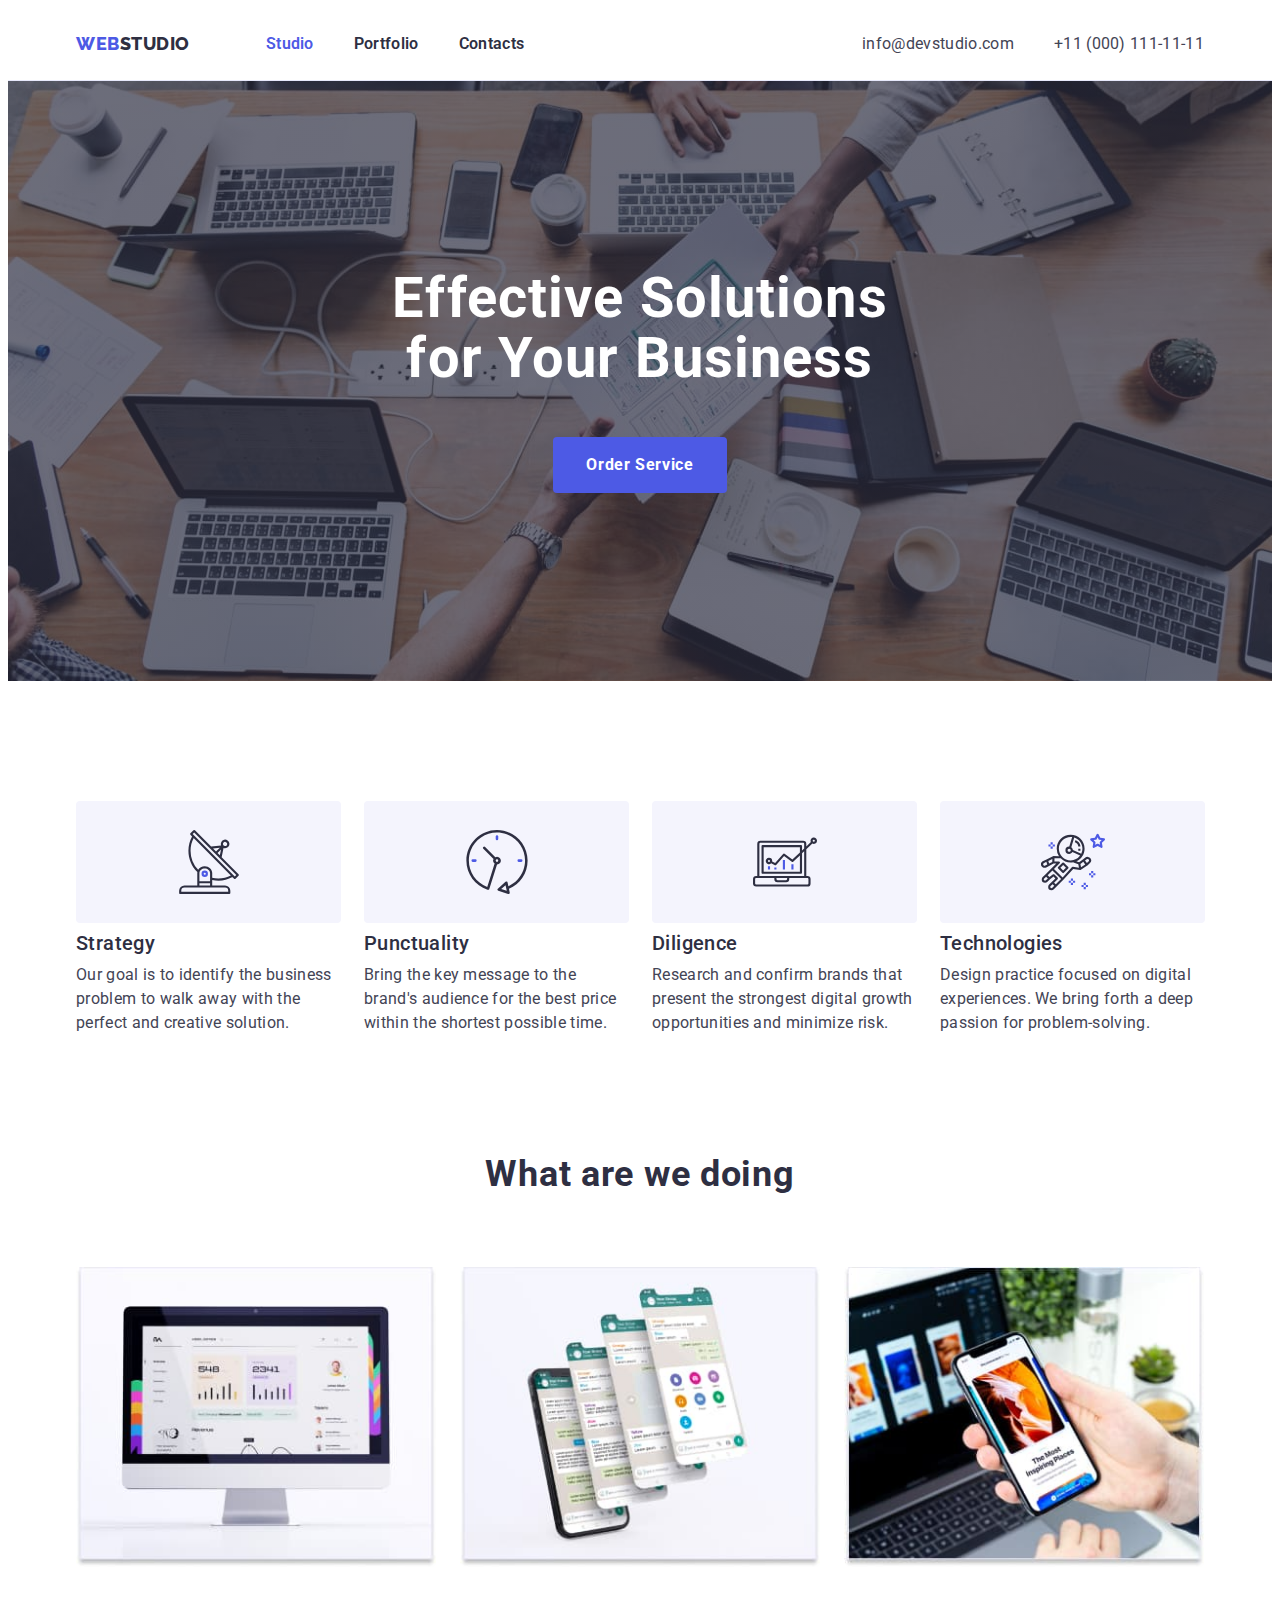
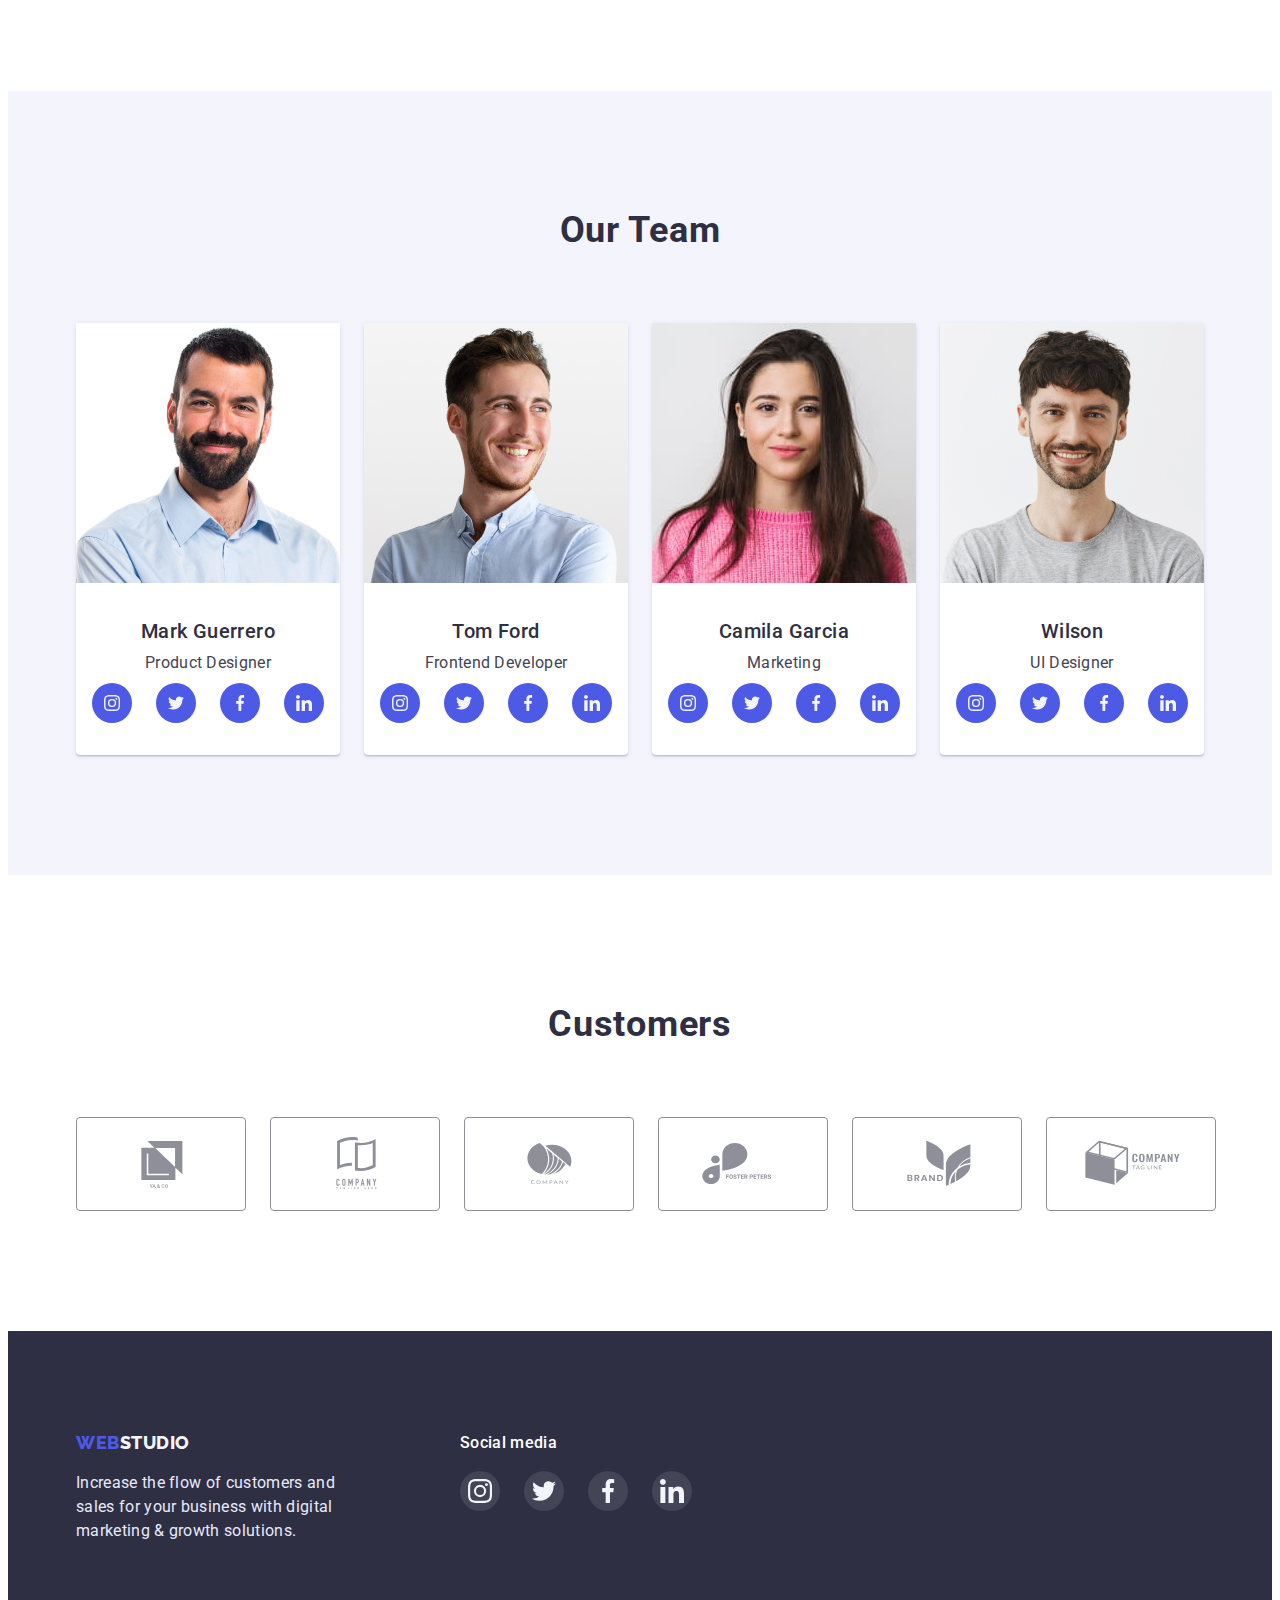
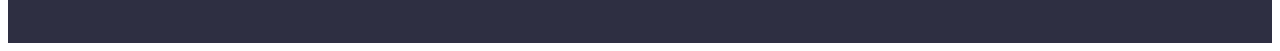
==== commit 4c5f9302: "fix footer" ====
--- a/index.html
+++ b/index.html
@@ -259,8 +259,8 @@
     </section>
   </main>
 
-  <div class="footer">
-    <div class="container">
+  <footer class="footer">
+    <div class="container footer-container">
       <div>
         <a href="./index.html" class="footer-logo link"><span class="first-leters">Web</span>Studio</a>
         <p class="footer-text">
@@ -294,7 +294,7 @@
       </div>
     </div>
 
-    </footer>
+  </footer>
 
 </body>
 
--- a/css/styles.css
+++ b/css/styles.css
@@ -458,6 +458,10 @@
   padding-bottom: 100px;
 }
 
+.footer-container{
+  display: flex;
+}
+
 .footer-logo {
   font-family: "Raleway", sans-serif;
   font-weight: 800;
@@ -477,6 +481,7 @@
   line-height: 1.5;
   letter-spacing: 0.02em;
   color: var(--acent-color);
+  margin-right: 120px;
 }
 
 .media-soc {
